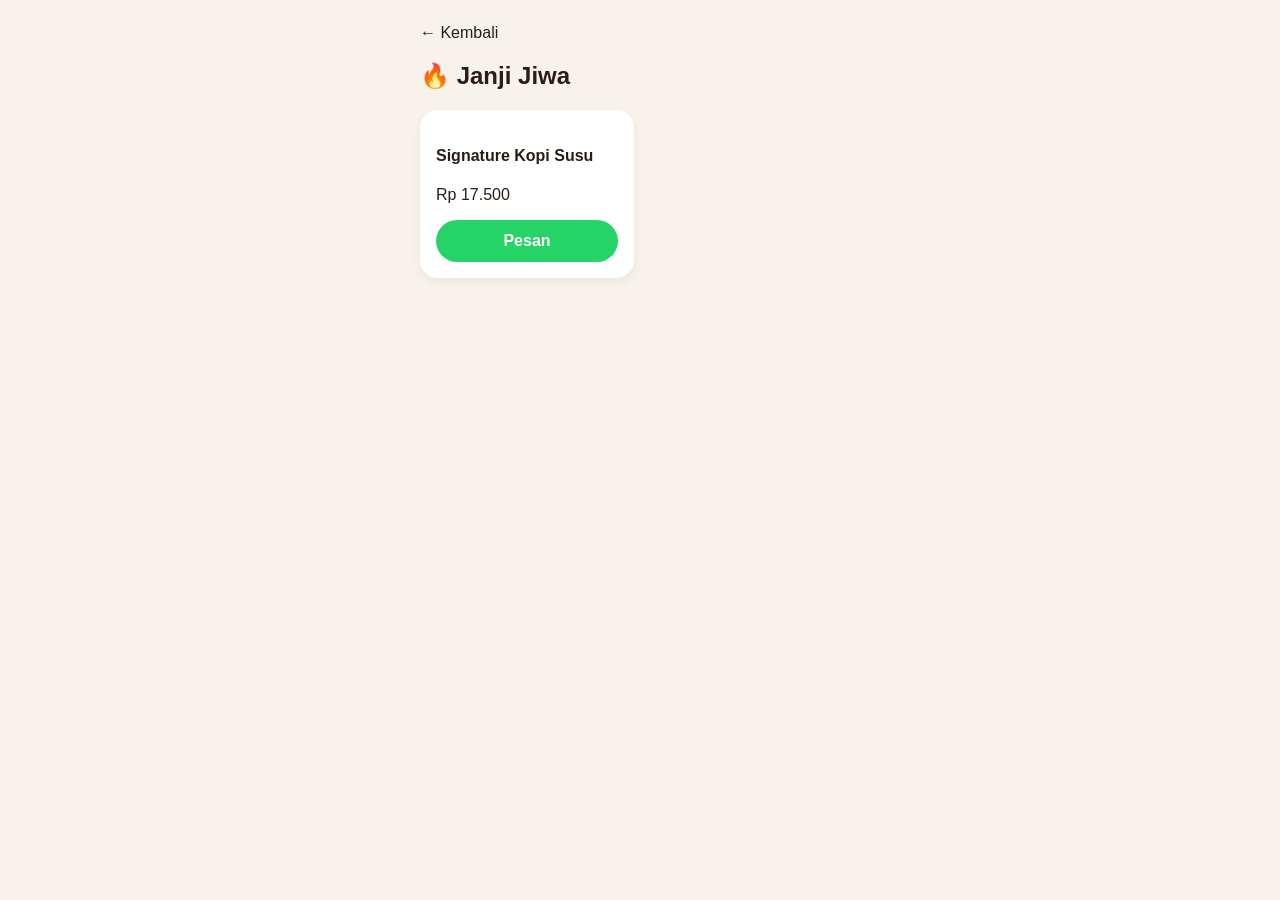
==== janji-jiwa.html @ 7eb82f6d "Add files via upload" ====
<!DOCTYPE html>
<html>
<head>
<meta charset='UTF-8'>
<meta name='viewport' content='width=device-width, initial-scale=1.0'>
<title>Janji Jiwa</title>
<link rel='stylesheet' href='style.css'>
</head>
<body>

<section class='section'>
<a href='index.html'>← Kembali</a>

<h2>🔥 Janji Jiwa</h2>

<div class='menu-grid'>


<div class='item'>
<h4>Signature Kopi Susu</h4>
<p>Rp 17.500</p>
<a class='order'
href='https://wa.me/6285188619090?text=Pesan%20Signature%20Kopi%20Susu'
target='_blank'>
Pesan
</a>
</div>


</div>

</section>

</body>
</html>
---- style.css ----
body{
font-family:Arial,sans-serif;
background:#f7f2ea;
max-width:480px;
margin:auto;
color:#2b1d16;
padding-bottom:40px;
}
.hero{
background:#4f3629;
color:white;
padding:60px 24px;
text-align:center;
border-bottom-left-radius:30px;
border-bottom-right-radius:30px;
}
.section{padding:24px 20px}
.grid,.menu-grid{
display:grid;
grid-template-columns:1fr 1fr;
gap:12px
}
.card,.item,.contact{
background:white;
padding:16px;
border-radius:18px;
box-shadow:0 4px 10px rgba(0,0,0,.05)
}
a{text-decoration:none;color:#2b1d16}
.btn,.order,.wa{
display:flex;
justify-content:center;
align-items:center;
padding:12px;
border-radius:999px;
font-weight:bold;
text-decoration:none
}
.btn{
background:#d7a04a;
color:#2b1d16;
margin-top:18px
}
.order,.wa{
background:#25D366;
color:white;
margin-top:12px
}
.contact-wrap{
padding:0 20px;
display:flex;
flex-direction:column;
gap:12px;
}
.item img{
width:100%;
height:120px;
object-fit:cover;
border-radius:12px;
margin-bottom:10px;
}
.item{
transition:.3s;
cursor:pointer;
}

.item:hover{
transform:translateY(-8px) scale(1.02);
box-shadow:0 15px 25px rgba(0,0,0,.12);
}
.order{
transition:.3s;
}

.order:hover{
transform:scale(1.05);
}
.card{
transition:.3s;
cursor:pointer;
}

.card:hover{
transform:translateY(-8px) scale(1.03);
box-shadow:0 15px 25px rgba(0,0,0,.12);
}
.card a{
display:block;
}
.btn,
.contact-card{
transition:.3s;
cursor:pointer;
}

.btn:hover,
.contact-card:hover{
transform:translateY(-5px) scale(1.02);
box-shadow:0 15px 25px rgba(0,0,0,.12);
}
.btn:hover{
background:#e0aa57;
}
.order,
.wa{
transition:.3s;
cursor:pointer;
}

.order:hover,
.wa:hover{
transform:translateY(-4px) scale(1.05);
box-shadow:0 12px 20px rgba(0,0,0,.12);
}
.card,
.item,
.btn,
.contact-card{
animation:pop .5s ease;
}

@keyframes pop{
from{
opacity:0;
transform:scale(.6);
}

to{
opacity:1;
transform:scale(1);
}
}
#popup-order{
position:fixed;
bottom:20px;
left:20px;
right:20px;
background:white;
padding:14px 18px;
border-radius:18px;
box-shadow:0 10px 25px rgba(0,0,0,.12);
font-size:13px;
font-weight:600;
opacity:0;
transform:translateY(20px);
transition:.6s;
z-index:999;
}

#popup-order.show{
opacity:1;
transform:translateY(0);
}
.old-price{
text-decoration:line-through;
color:rgb(153, 17, 22);
font-size:13px;
margin-bottom:4px;
}
#search{
width:100%;
padding:14px;
border:none;
border-radius:14px;
margin-bottom:20px;
font-size:14px;
outline:none;
box-shadow:0 4px 10px rgba(0,0,0,.05);
}

.order-form{
display:flex;
flex-direction:column;
gap:12px;
margin-bottom:24px;
}

.order-form input,
.order-form textarea{
padding:14px;
border:none;
border-radius:14px;
font-size:14px;
outline:none;
box-shadow:0 4px 10px rgba(0,0,0,.05);
}

.order-form button{
padding:14px;
border:none;
border-radius:999px;
background:#25D366;
color:white;
font-weight:bold;
cursor:pointer;
}

.item input{
width:100%;
padding:12px;
border:none;
border-radius:12px;
margin-top:10px;
font-size:14px;
outline:none;
background:#f5f5f5;
}

.item button{
width:100%;
padding:12px;
border:none;
border-radius:999px;
margin-top:12px;
background:#25D366;
color:white;
font-weight:bold;
cursor:pointer;
transition:.3s;
}

.item button:hover{
transform:scale(1.03);
}

    .menu-title{
font-size:24px;
font-weight:bold;
margin:25px 0 15px;
color:#2b1d16;
}
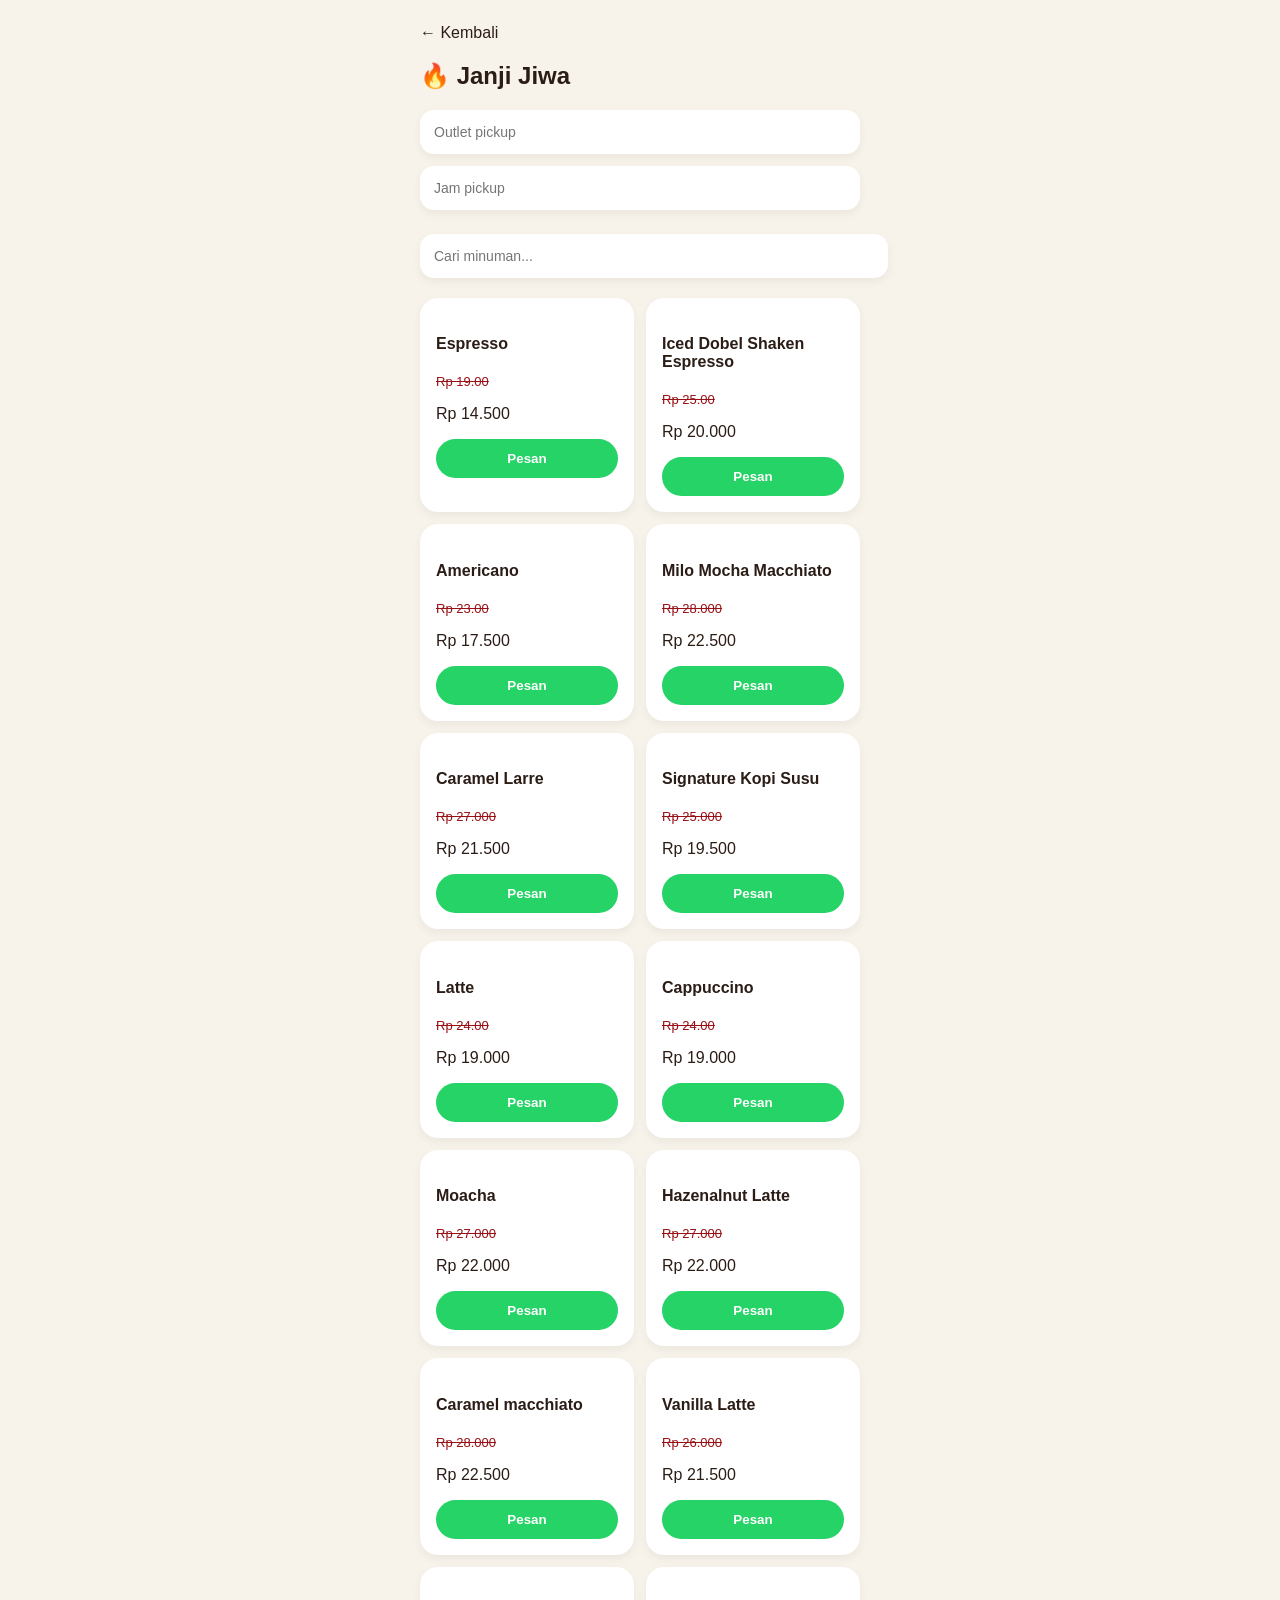
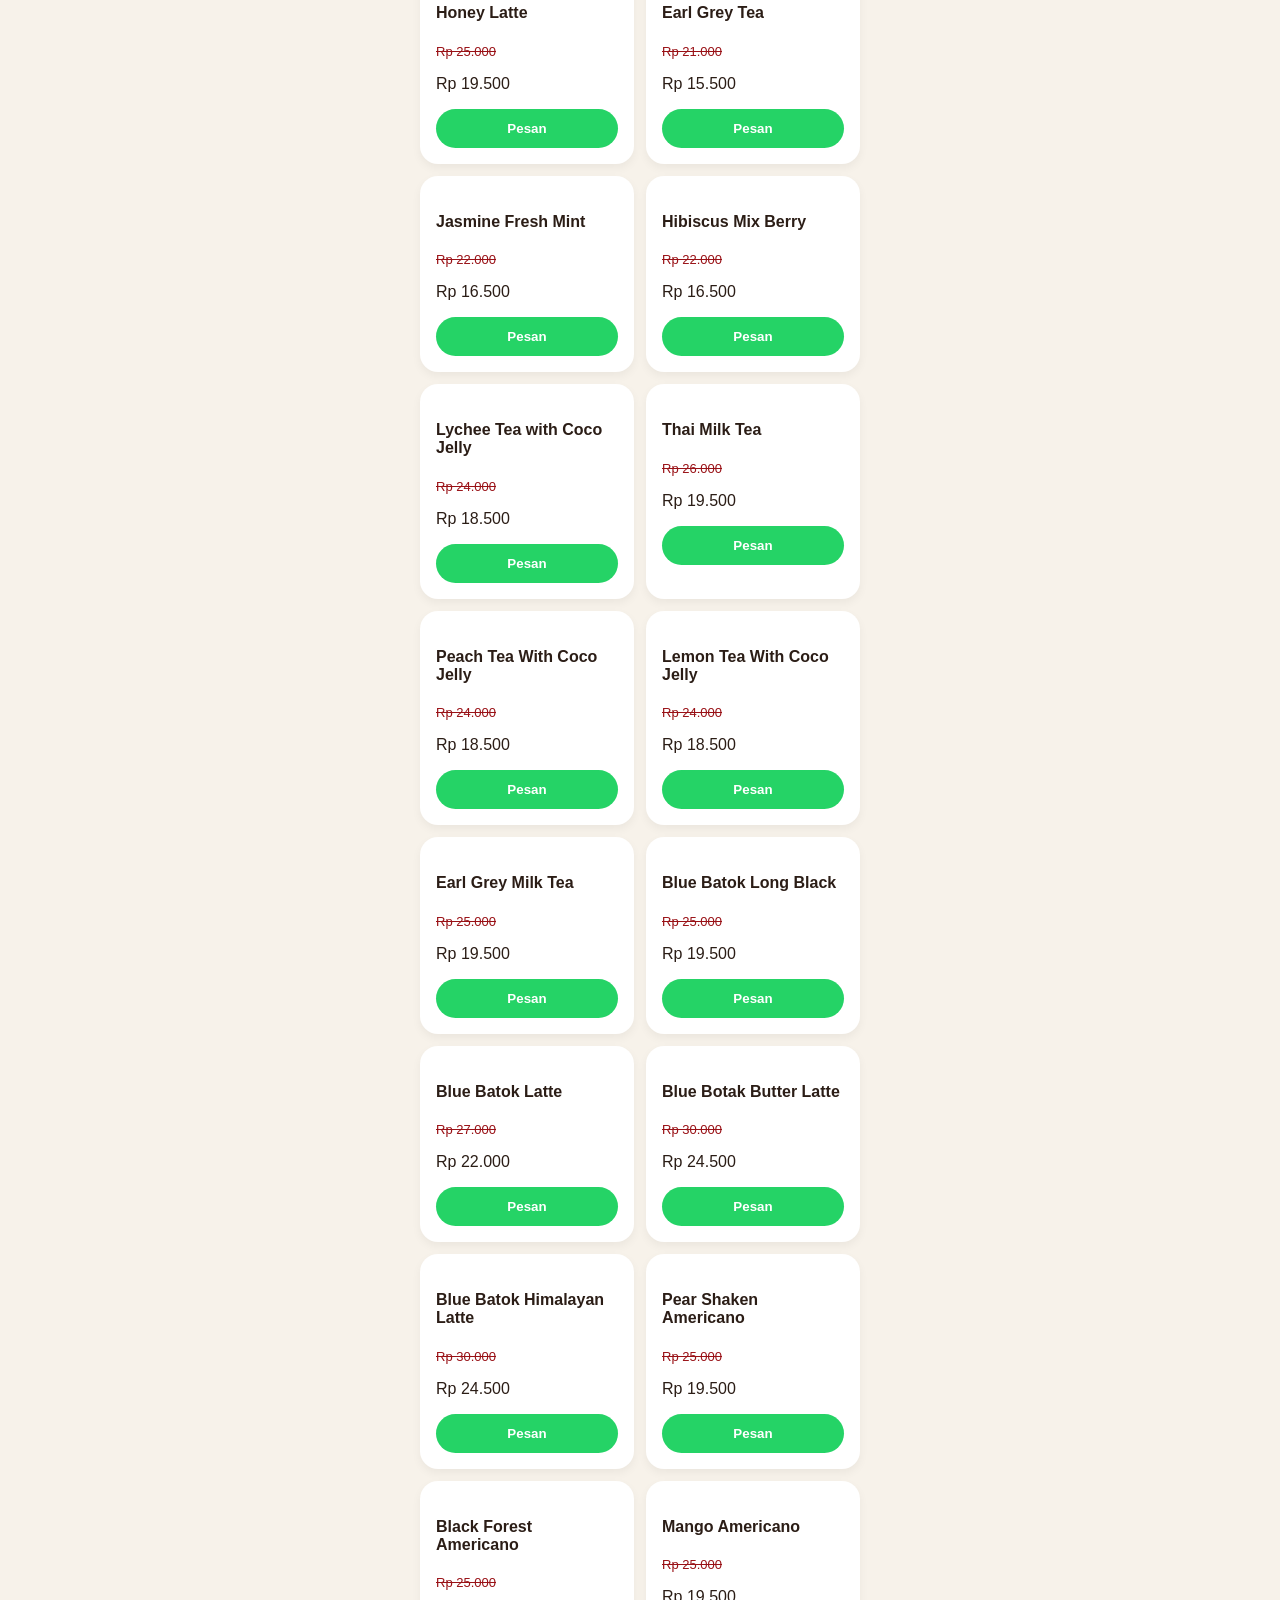
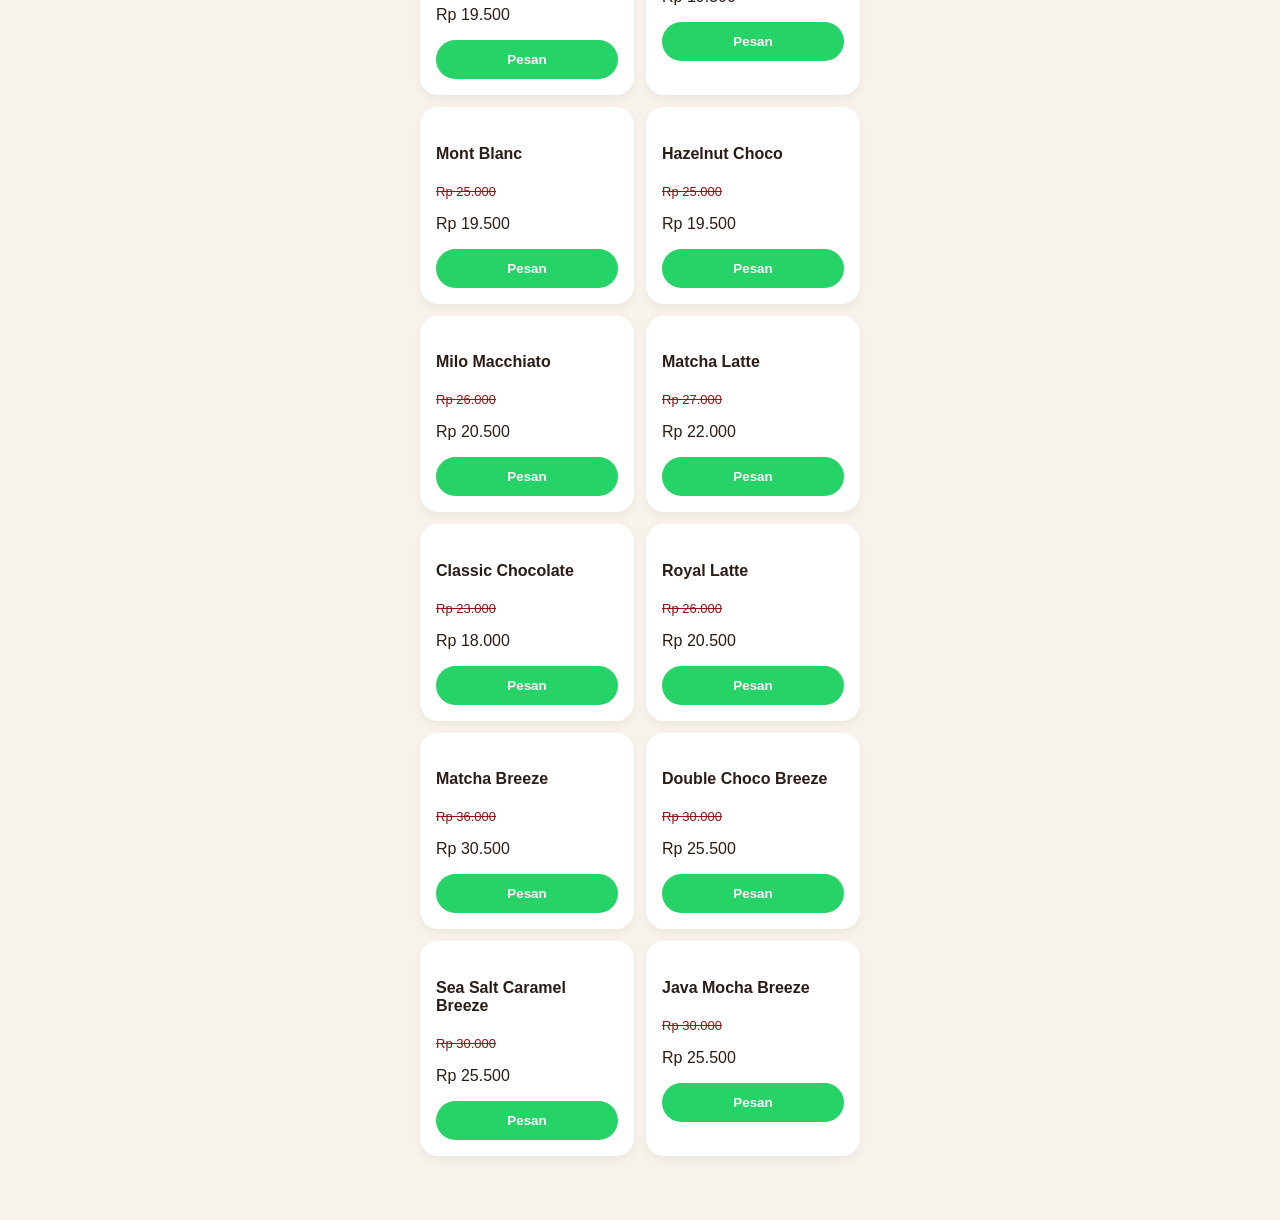
==== commit e41bb8e9: "Add files via upload" ====
--- a/janji-jiwa.html
+++ b/janji-jiwa.html
@@ -14,23 +14,585 @@
 
 <h2>🔥 Janji Jiwa</h2>
 
+<div class="order-form">
+
+<input
+type="text"
+id="outlet"
+placeholder="Outlet pickup"
+>
+
+<input
+type="text"
+id="jam"
+placeholder="Jam pickup"
+>
+
+</div>
+
+<input
+type="text"
+id="search"
+placeholder="Cari minuman..."
+onkeyup="searchMenu()"
+>
+
+<script>
+
+function searchMenu() {
+
+let input = document.getElementById("search").value.toLowerCase();
+
+let items = document.querySelectorAll(".item");
+
+items.forEach(item => {
+
+let text = item.innerText.toLowerCase();
+
+if(text.includes(input)){
+item.style.display = "block";
+}else{
+item.style.display = "none";
+}
+
+});
+
+}
+
+</script>
+
 <div class='menu-grid'>
 
-
-<div class='item'>
+<div class='item'>
+
+<h4>Espresso</h4>
+<div class="old-price">Rp 19.00</div>
+<p>Rp 14.500</p>
+
+<button class="order"
+onclick="pesanWA('Espresso')">
+Pesan
+</button>
+
+</div>
+
+<div class='item'>
+
+<h4>Iced Dobel Shaken Espresso</h4>
+<div class="old-price">Rp 25.00</div>
+<p>Rp 20.000</p>
+
+<button class="order"
+onclick="pesanWA('Iced Dobel Shaken Espresso')">
+Pesan
+</button>
+
+</div>
+
+<div class='item'>
+
+<h4>Americano</h4>
+<div class="old-price">Rp 23.00</div>
+<p>Rp 17.500</p>
+
+<button class="order"
+onclick="pesanWA('Americano')">
+Pesan
+</button>
+
+</div>
+
+<div class='item'>
+
+<h4>Milo Mocha Macchiato</h4>
+<div class="old-price">Rp 28.000</div>
+<p>Rp 22.500</p>
+
+<button class="order"
+onclick="pesanWA('Milo Mocha Macchiato')">
+Pesan
+</button>
+
+</div>
+
+<div class='item'>
+
+<h4>Caramel Larre</h4>
+<div class="old-price">Rp 27.000</div>
+<p>Rp 21.500</p>
+
+<button class="order"
+onclick="pesanWA('Caramel Latte')">
+Pesan
+</button>
+
+</div>
+
+<div class='item'>
+
 <h4>Signature Kopi Susu</h4>
-<p>Rp 17.500</p>
-<a class='order'
-href='https://wa.me/6285188619090?text=Pesan%20Signature%20Kopi%20Susu'
-target='_blank'>
-Pesan
-</a>
-</div>
+<div class="old-price">Rp 25.000</div>
+<p>Rp 19.500</p>
+
+<button class="order"
+onclick="pesanWA('Signature Kopi Susu')">
+Pesan
+</button>
+
+</div>
+
+<div class='item'>
+
+<h4>Latte</h4>
+<div class="old-price">Rp 24.00</div>
+<p>Rp 19.000</p>
+
+<button class="order"
+onclick="pesanWA('latte')">
+Pesan
+</button>
+
+</div>
+
+<div class='item'>
+
+<h4>Cappuccino</h4>
+<div class="old-price">Rp 24.00</div>
+<p>Rp 19.000</p>
+
+<button class="order"
+onclick="pesanWA('Cappuccino')">
+Pesan
+</button>
+
+</div>
+
+<div class='item'>
+
+<h4>Moacha</h4>
+<div class="old-price">Rp 27.000</div>
+<p>Rp 22.000</p>
+
+<button class="order"
+onclick="pesanWA('mocha')">
+Pesan
+</button>
+
+</div>
+
+<div class='item'>
+
+<h4>Hazenalnut Latte</h4>
+<div class="old-price">Rp 27.000</div>
+<p>Rp 22.000</p>
+
+<button class="order"
+onclick="pesanWA('hazenalnut Latte')">
+Pesan
+</button>
+
+</div>
+
+<div class='item'>
+
+<h4>Caramel macchiato</h4>
+<div class="old-price">Rp 28.000</div>
+<p>Rp 22.500</p>
+
+<button class="order"
+onclick="pesanWA('Caramel Macchiato')">
+Pesan
+</button>
+
+</div>
+
+<div class='item'>
+
+<h4>Vanilla Latte</h4>
+<div class="old-price">Rp 26.000</div>
+<p>Rp 21.500</p>
+
+<button class="order"
+onclick="pesanWA('Vanilla Latte')">
+Pesan
+</button>
+
+</div>
+
+<div class='item'>
+
+<h4>Honey Latte</h4>
+<div class="old-price">Rp 25.000</div>
+<p>Rp 19.500</p>
+
+<button class="order"
+onclick="pesanWA('honey Latte')">
+Pesan
+</button>
+
+</div>
+
+<div class='item'>
+
+<h4>Earl Grey Tea</h4>
+<div class="old-price">Rp 21.000</div>
+<p>Rp 15.500</p>
+
+<button class="order"
+onclick="pesanWA('Earl Grey Tea')">
+Pesan
+</button>
+
+</div>
+
+<div class='item'>
+
+<h4>Jasmine Fresh Mint</h4>
+<div class="old-price">Rp 22.000</div>
+<p>Rp 16.500</p>
+
+<button class="order"
+onclick="pesanWA('Jasmine Fresh Mint')">
+Pesan
+</button>
+
+</div>
+
+<div class='item'>
+
+<h4>Hibiscus Mix Berry</h4>
+<div class="old-price">Rp 22.000</div>
+<p>Rp 16.500</p>
+
+<button class="order"
+onclick="pesanWA('Hibiscus Mix Berry')">
+Pesan
+</button>
+
+</div>
+
+<div class='item'>
+
+<h4>Lychee Tea with Coco Jelly</h4>
+<div class="old-price">Rp 24.000</div>
+<p>Rp 18.500</p>
+
+<button class="order"
+onclick="pesanWA('Lychee Tea with Coco Jelly')">
+Pesan
+</button>
+
+</div>
+
+<div class='item'>
+
+<h4>Thai Milk Tea</h4>
+<div class="old-price">Rp 26.000</div>
+<p>Rp 19.500</p>
+
+<button class="order"
+onclick="pesanWA('Thai Milk Tea')">
+Pesan
+</button>
+
+</div>
+
+<div class='item'>
+
+<h4>Peach Tea With Coco Jelly</h4>
+<div class="old-price">Rp 24.000</div>
+<p>Rp 18.500</p>
+
+<button class="order"
+onclick="pesanWA('Peach Tea With Coco Jelly')">
+Pesan
+</button>
+
+</div>
+
+<div class='item'>
+
+<h4>Lemon Tea With Coco Jelly</h4>
+<div class="old-price">Rp 24.000</div>
+<p>Rp 18.500</p>
+
+<button class="order"
+onclick="pesanWA('Lemon Tea With Coco Jelly')">
+Pesan
+</button>
+
+</div>
+
+<div class='item'>
+
+<h4>Earl Grey Milk Tea</h4>
+<div class="old-price">Rp 25.000</div>
+<p>Rp 19.500</p>
+
+<button class="order"
+onclick="pesanWA('Earl Grey Milk Tea')">
+Pesan
+</button>
+
+</div>
+
+<div class='item'>
+
+<h4>Blue Batok Long Black</h4>
+<div class="old-price">Rp 25.000</div>
+<p>Rp 19.500</p>
+
+<button class="order"
+onclick="pesanWA('Blue Batok Long Black')">
+Pesan
+</button>
+
+</div>
+
+<div class='item'>
+
+<h4>Blue Batok Latte</h4>
+<div class="old-price">Rp 27.000</div>
+<p>Rp 22.000</p>
+
+<button class="order"
+onclick="pesanWA('Blue Batok Latte')">
+Pesan
+</button>
+
+</div>
+
+<div class='item'>
+
+<h4>Blue Botak Butter Latte</h4>
+<div class="old-price">Rp 30.000</div>
+<p>Rp 24.500</p>
+
+<button class="order"
+onclick="pesanWA('Blue Batok Butter Latte')">
+Pesan
+</button>
+
+</div>
+
+<div class='item'>
+
+<h4>Blue Batok Himalayan Latte</h4>
+<div class="old-price">Rp 30.000</div>
+<p>Rp 24.500</p>
+
+<button class="order"
+onclick="pesanWA('Blue Batok Himalayan Latte')">
+Pesan
+</button>
+
+</div>
+
+<div class='item'>
+
+<h4>Pear Shaken Americano</h4>
+<div class="old-price">Rp 25.000</div>
+<p>Rp 19.500</p>
+
+<button class="order"
+onclick="pesanWA('Pear Shaken Americano')">
+Pesan
+</button>
+
+</div>
+
+<div class='item'>
+
+<h4>Black Forest Americano</h4>
+<div class="old-price">Rp 25.000</div>
+<p>Rp 19.500</p>
+
+<button class="order"
+onclick="pesanWA('Black Forest Americano')">
+Pesan
+</button>
+
+</div>
+
+<div class='item'>
+
+<h4>Mango Americano</h4>
+<div class="old-price">Rp 25.000</div>
+<p>Rp 19.500</p>
+
+<button class="order"
+onclick="pesanWA('mango Americano')">
+Pesan
+</button>
+
+</div>
+
+<div class='item'>
+
+<h4>Mont Blanc</h4>
+<div class="old-price">Rp 25.000</div>
+<p>Rp 19.500</p>
+
+<button class="order"
+onclick="pesanWA('mont Blanc')">
+Pesan
+</button>
+
+</div>
+
+<div class='item'>
+
+<h4>Hazelnut Choco</h4>
+<div class="old-price">Rp 25.000</div>
+<p>Rp 19.500</p>
+
+<button class="order"
+onclick="pesanWA('Hazelnut Choco')">
+Pesan
+</button>
+
+</div>
+
+<div class='item'>
+
+<h4>Milo Macchiato</h4>
+<div class="old-price">Rp 26.000</div>
+<p>Rp 20.500</p>
+
+<button class="order"
+onclick="pesanWA('Milo Macchiato')">
+Pesan
+</button>
+
+</div>
+
+<div class='item'>
+
+<h4>Matcha Latte</h4>
+<div class="old-price">Rp 27.000</div>
+<p>Rp 22.000</p>
+
+<button class="order"
+onclick="pesanWA('Matcha Latte')">
+Pesan
+</button>
+
+</div>
+
+<div class='item'>
+
+<h4>Classic Chocolate</h4>
+<div class="old-price">Rp 23.000</div>
+<p>Rp 18.000</p>
+
+<button class="order"
+onclick="pesanWA('Classic Chocolate')">
+Pesan
+</button>
+
+</div>
+
+<div class='item'>
+
+<h4>Royal Latte</h4>
+<div class="old-price">Rp 26.000</div>
+<p>Rp 20.500</p>
+
+<button class="order"
+onclick="pesanWA('Royale Milo')">
+Pesan
+</button>
+
+</div>
+
+<div class='item'>
+
+<h4>Matcha Breeze</h4>
+<div class="old-price">Rp 36.000</div>
+<p>Rp 30.500</p>
+
+<button class="order"
+onclick="pesanWA('Matcha Breeze')">
+Pesan
+</button>
+
+</div>
+
+<div class='item'>
+
+<h4>Double Choco Breeze</h4>
+<div class="old-price">Rp 30.000</div>
+<p>Rp 25.500</p>
+
+<button class="order"
+onclick="pesanWA('Double Choco Breeze')">
+Pesan
+</button>
+
+</div>
+
+<div class='item'>
+
+<h4>Sea Salt Caramel Breeze</h4>
+<div class="old-price">Rp 30.000</div>
+<p>Rp 25.500</p>
+
+<button class="order"
+onclick="pesanWA('Sea Salt Caramel Breeze')">
+Pesan
+</button>
+
+</div>
+
+<div class='item'>
+
+<h4>Java Mocha Breeze</h4>
+<div class="old-price">Rp 30.000</div>
+<p>Rp 25.500</p>
+
+<button class="order"
+onclick="pesanWA('Java Mocha Breeze')">
+Pesan
+</button>
+
+</div>
+
 
 
 </div>
 
 </section>
+
+<script>
+
+function pesanWA(menu){
+
+let outlet =
+document.getElementById("outlet").value;
+
+let jam =
+document.getElementById("jam").value;
+
+
+let text =
+`Halo A&Y Coffee
+
+KOPI KENANGAN
+Pesanan : ${menu}
+Outlet : ${outlet}
+Jam Pickup : ${jam}
+Size:
+Gula:
+
+catatan:`;
+
+window.open(
+`https://wa.me/6288226744942?text=${encodeURIComponent(text)}`
+);
+
+}
+
+</script>
 
 </body>
 </html>
